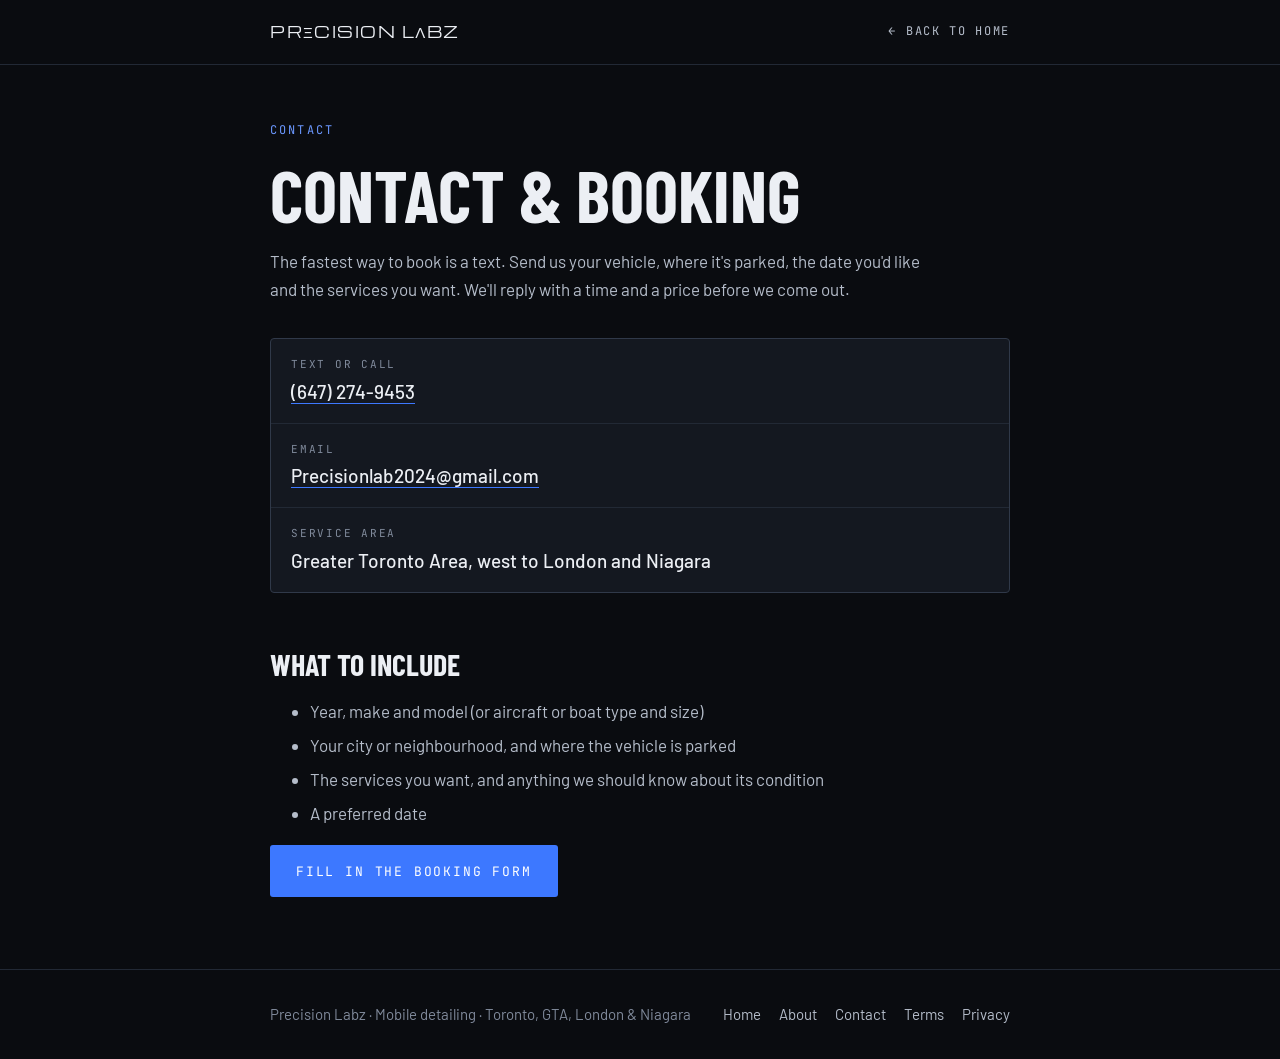
==== contact.html @ 830a088e "Agent readiness: precisionlabz.ca canonical, schema graph, robots Content-Signal, llms.txt, Markdown" ====
<!doctype html>
<html lang="en-CA">
<head>
<meta charset="utf-8">
<meta name="viewport" content="width=device-width, initial-scale=1, viewport-fit=cover">
<title>Contact Precision Labz | Book Mobile Detailing</title>
<meta name="description" content="Text (647) 274-9453 or email Precisionlab2024@gmail.com to book mobile car, aircraft or boat detailing in Toronto, the GTA, London and Niagara.">
<link rel="canonical" href="https://precisionlabz.ca/contact.html">
<meta name="robots" content="index, follow">
<meta name="theme-color" content="#0A0C10">
<link rel="icon" href="logo.svg" type="image/svg+xml">
<meta property="og:type" content="website">
<meta property="og:site_name" content="Precision Labz">
<meta property="og:title" content="Contact Precision Labz | Book Mobile Detailing">
<meta property="og:description" content="Text (647) 274-9453 or email Precisionlab2024@gmail.com to book mobile car, aircraft or boat detailing in Toronto, the GTA, London and Niagara.">
<meta property="og:url" content="https://precisionlabz.ca/contact.html">
<link rel="preconnect" href="https://fonts.googleapis.com">
<link rel="preconnect" href="https://fonts.gstatic.com" crossorigin>
<link rel="stylesheet" href="https://fonts.googleapis.com/css2?family=Barlow+Condensed:wght@700&family=Barlow:wght@400;500&family=JetBrains+Mono:wght@400&family=Michroma&display=swap">
<link rel="stylesheet" href="pages.css">
<script type="application/ld+json">
{
 "@context": "https://schema.org",
 "@type": "ContactPage",
 "@id": "https://precisionlabz.ca/contact.html#webpage",
 "url": "https://precisionlabz.ca/contact.html",
 "name": "Contact Precision Labz | Book Mobile Detailing",
 "description": "Text (647) 274-9453 or email Precisionlab2024@gmail.com to book mobile car, aircraft or boat detailing in Toronto, the GTA, London and Niagara.",
 "inLanguage": "en-CA",
 "isPartOf": {
  "@id": "https://precisionlabz.ca/#website"
 },
 "about": {
  "@id": "https://precisionlabz.ca/#business"
 },
 "breadcrumb": {
  "@type": "BreadcrumbList",
  "itemListElement": [
   {
    "@type": "ListItem",
    "position": 1,
    "name": "Home",
    "item": "https://precisionlabz.ca/"
   },
   {
    "@type": "ListItem",
    "position": 2,
    "name": "Contact &amp; booking",
    "item": "https://precisionlabz.ca/contact.html"
   }
  ]
 }
}
</script>
</head>
<body>
<header><div class="wrap"><a class="mark" href="./">PRΞCISION LΛBZ</a><a class="back" href="./">← Back to home</a></div></header>
<main><div class="wrap">
<p class="eyebrow">Contact</p>
<h1>Contact &amp; booking</h1>
<p>The fastest way to book is a text. Send us your vehicle, where it's parked, the date you'd like and the services you want. We'll reply with a time and a price before we come out.</p>
<dl class="card">
  <div><dt>Text or call</dt><dd><a href="sms:+16472749453">(647) 274-9453</a></dd></div>
  <div><dt>Email</dt><dd><a href="mailto:Precisionlab2024@gmail.com">Precisionlab2024@gmail.com</a></dd></div>
  <div><dt>Service area</dt><dd>Greater Toronto Area, west to London and Niagara</dd></div>
</dl>
<h2>What to include</h2>
<ul>
<li>Year, make and model (or aircraft or boat type and size)</li>
<li>Your city or neighbourhood, and where the vehicle is parked</li>
<li>The services you want, and anything we should know about its condition</li>
<li>A preferred date</li>
</ul>
<a class="btn" href="./#book">Fill in the booking form</a>
</div></main>
<footer><div class="wrap"><span>Precision Labz · Mobile detailing · Toronto, GTA, London &amp; Niagara</span>
<nav aria-label="Footer"><a href="./">Home</a><a href="about.html">About</a><a href="contact.html">Contact</a><a href="terms.html">Terms</a><a href="privacy.html">Privacy</a></nav></div></footer>
</body>
</html>
---- pages.css ----
:root{--ink:#0A0C10;--panel:#141820;--line:#222935;--line-2:#303949;--fg:#ECEFF4;--fg-2:#B5BDCA;--muted:#808A9B;--accent:#3D78FF;--accent-hi:#6B98FF;
--f-display:"Barlow Condensed","Arial Narrow","Helvetica Neue",sans-serif;--f-body:"Barlow",system-ui,-apple-system,"Segoe UI",sans-serif;--f-mono:"JetBrains Mono",ui-monospace,Menlo,monospace;--f-mark:"Michroma","Barlow",sans-serif;color-scheme:dark}
*{box-sizing:border-box}
html{background:var(--ink)}
body{margin:0;background:var(--ink);color:var(--fg);font-family:var(--f-body);font-size:17px;line-height:1.65;-webkit-font-smoothing:antialiased}
a{color:var(--accent-hi)}
.wrap{max-width:780px;margin:0 auto;padding-left:max(20px,env(safe-area-inset-left,0px));padding-right:max(20px,env(safe-area-inset-right,0px))}
header{border-bottom:1px solid var(--line)}
header .wrap{display:flex;align-items:center;justify-content:space-between;gap:16px;min-height:64px;flex-wrap:wrap}
.mark{font-family:var(--f-mark);font-size:15px;letter-spacing:.1em;text-decoration:none;color:var(--fg)}
.back{font-family:var(--f-mono);font-size:12px;letter-spacing:.14em;text-transform:uppercase;text-decoration:none;color:var(--fg-2)}
main .wrap{padding-block:56px 72px;display:grid;gap:18px}
.eyebrow{font-family:var(--f-mono);font-size:12px;letter-spacing:.18em;text-transform:uppercase;color:var(--accent-hi);margin:0}
h1,h2{font-family:var(--f-display);font-weight:700;text-transform:uppercase;line-height:.98;margin:0;text-wrap:balance}
h1{font-size:clamp(44px,8vw,72px)}
h2{font-size:30px;margin-top:22px}
p,ul,ol{margin:0;color:var(--fg-2);max-width:65ch}
li+li{margin-top:6px}
strong{color:var(--fg)}
.card{display:grid;gap:0;border:1px solid var(--line-2);border-radius:4px;background:var(--panel)}
.card>div{display:grid;gap:2px;padding:16px 20px;border-bottom:1px solid var(--line)}
.card>div:last-child{border-bottom:0}
.card dt{font-family:var(--f-mono);font-size:11px;letter-spacing:.16em;text-transform:uppercase;color:var(--muted)}
.card dd{margin:0;font-size:19px;font-weight:500;color:var(--fg);overflow-wrap:anywhere}
.card dd a{color:var(--fg);text-decoration:none;border-bottom:1px solid var(--accent)}
.btn{display:inline-flex;align-items:center;justify-content:center;min-height:52px;padding:0 26px;border-radius:3px;background:var(--accent);color:#fff;font-family:var(--f-mono);font-size:13px;letter-spacing:.14em;text-transform:uppercase;text-decoration:none;justify-self:start}
.updated{font-family:var(--f-mono);font-size:12px;color:var(--muted)}
footer{border-top:1px solid var(--line)}
footer .wrap{padding-block:32px;display:flex;flex-wrap:wrap;gap:18px 24px;justify-content:space-between;color:var(--muted);font-size:15px}
footer nav{display:flex;flex-wrap:wrap;gap:18px}
footer a{color:var(--fg-2);text-decoration:none}
:focus-visible{outline:2px solid var(--accent-hi);outline-offset:3px}
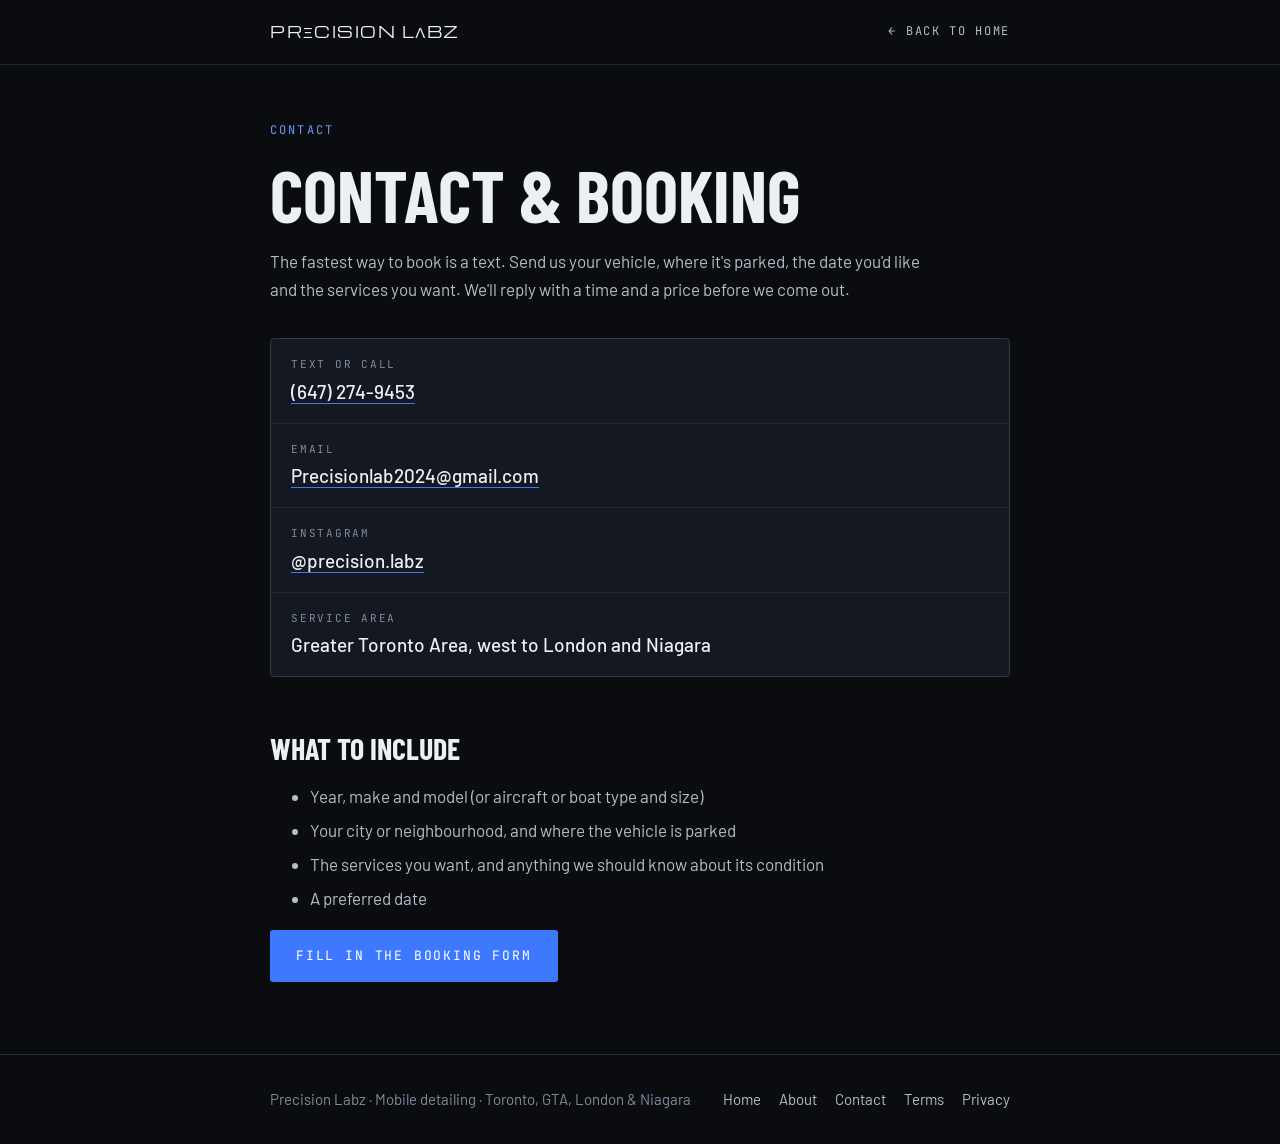
==== commit 741cc348: "Add Instagram as sameAs profile and link it in footer, contact page, llms.txt and Markdown version C" ====
--- a/contact.html
+++ b/contact.html
@@ -62,6 +62,7 @@
 <dl class="card">
   <div><dt>Text or call</dt><dd><a href="sms:+16472749453">(647) 274-9453</a></dd></div>
   <div><dt>Email</dt><dd><a href="mailto:Precisionlab2024@gmail.com">Precisionlab2024@gmail.com</a></dd></div>
+  <div><dt>Instagram</dt><dd><a href="https://www.instagram.com/precision.labz/" target="_blank" rel="noopener me">@precision.labz</a></dd></div>
   <div><dt>Service area</dt><dd>Greater Toronto Area, west to London and Niagara</dd></div>
 </dl>
 <h2>What to include</h2>
